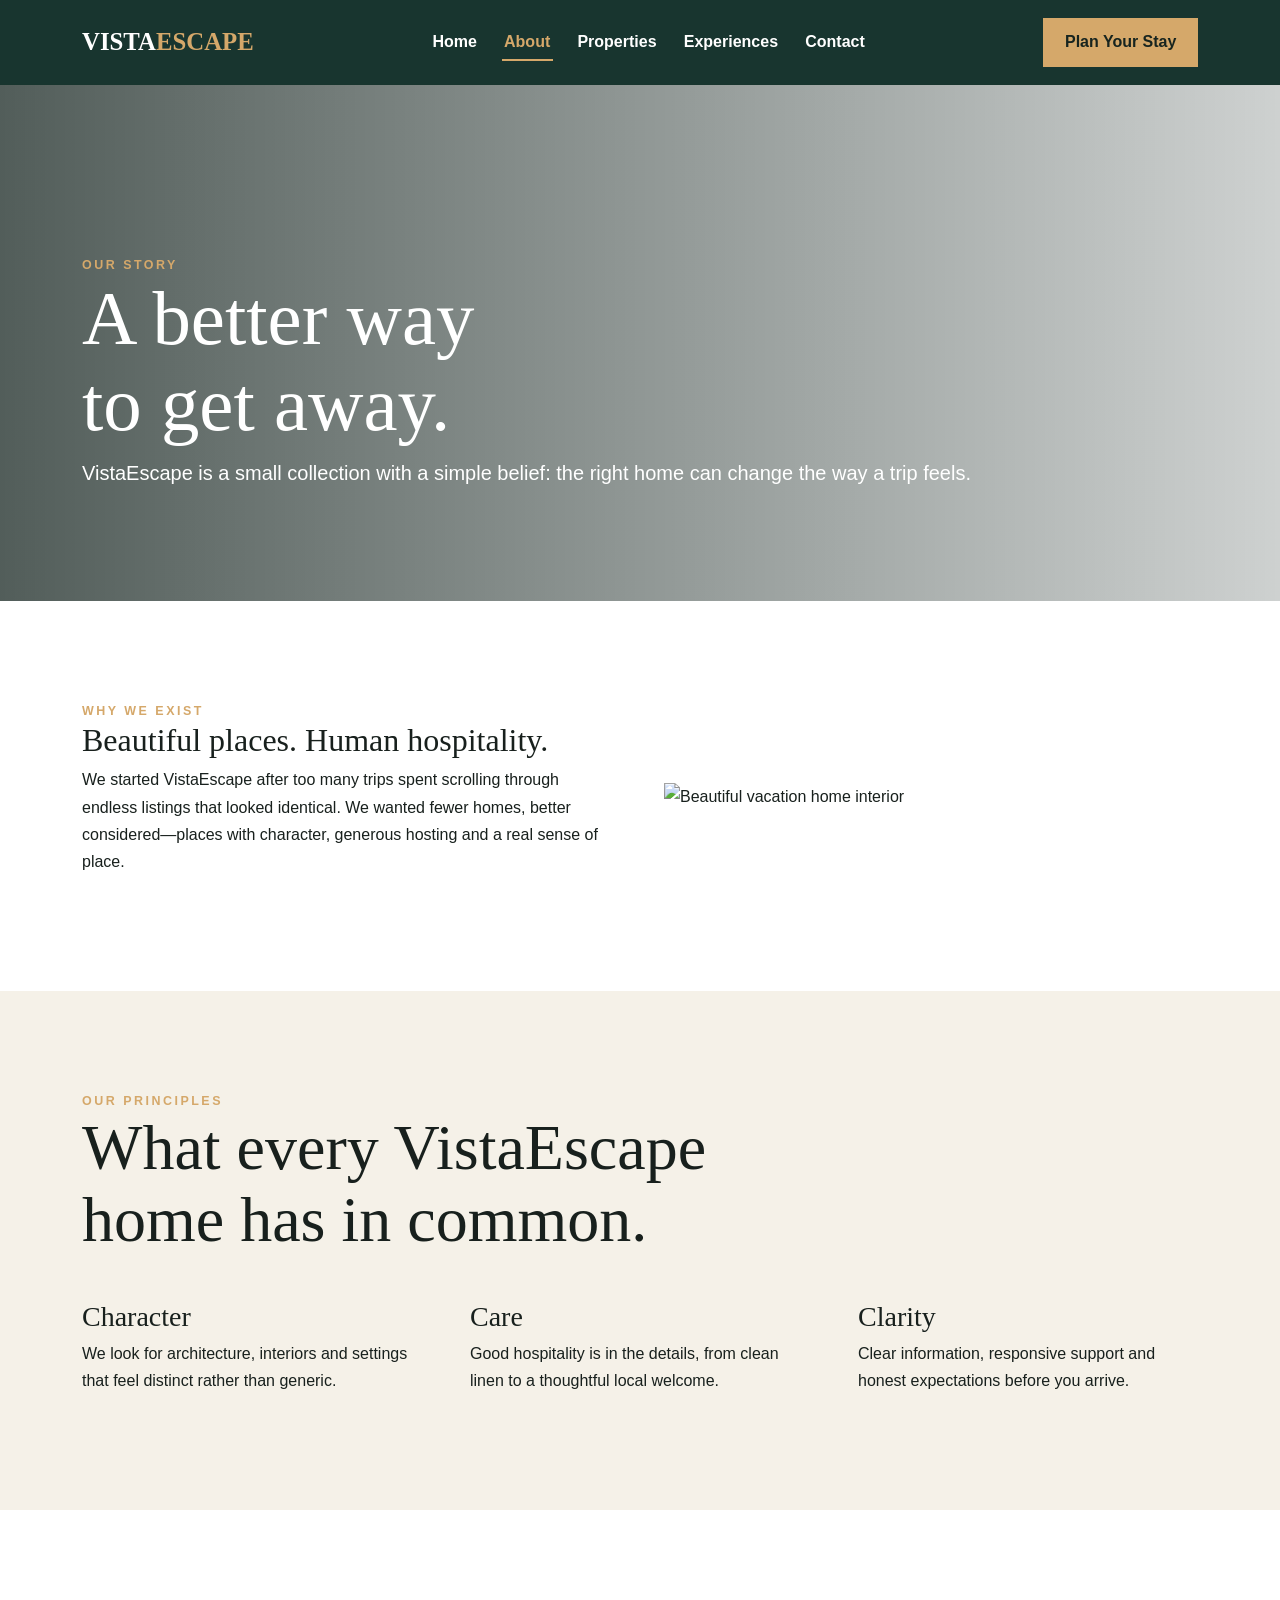
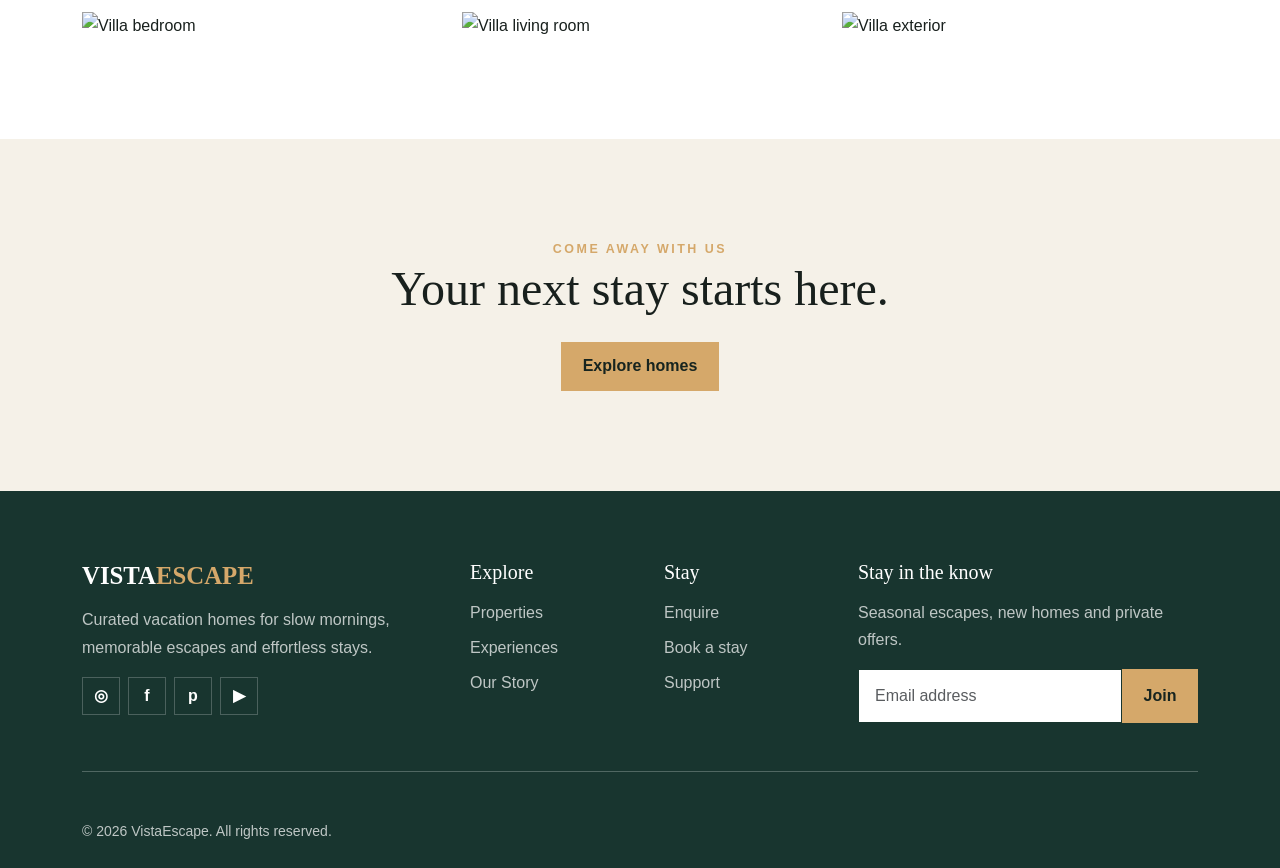
==== about.html @ a0c67f43 "first-commit" ====
<!doctype html><html lang="en"><head><meta charset="utf-8"><meta name="viewport" content="width=device-width,initial-scale=1">
<title>About VistaEscape | VistaEscape</title><meta name="description" content="Premium vacation and holiday homes for unforgettable escapes."><link rel="canonical" href=""><link rel="icon" href="assets/images/favicon.svg">
<link href="https://cdn.jsdelivr.net/npm/bootstrap@5.3.3/dist/css/bootstrap.min.css" rel="stylesheet"><link href="assets/css/style.css" rel="stylesheet"></head><body>
<nav class="navbar navbar-expand-lg sticky-top"><div class="container py-2">
<a class="navbar-brand" href="index.html">VISTA<span>ESCAPE</span></a>
<button class="navbar-toggler" type="button" data-bs-toggle="collapse" data-bs-target="#nav"><span class="navbar-toggler-icon"></span></button>
<div class="collapse navbar-collapse justify-content-center" id="nav"><ul class="navbar-nav mx-auto align-items-lg-center">
<li class="nav-item"><a class="nav-link" href="index.html">Home</a></li>
<li class="nav-item"><a class="nav-link" href="about.html">About</a></li>
<li class="nav-item"><a class="nav-link" href="properties.html">Properties</a></li>
<li class="nav-item"><a class="nav-link" href="experiences.html">Experiences</a></li>
<li class="nav-item"><a class="nav-link" href="contact.html">Contact</a></li>
</ul><a href="plan-your-stay.html" class="btn btn-gold ms-lg-3 mt-3 mt-lg-0">Plan Your Stay</a></div></div></nav>
<section class="page-hero"><div class="container"><div class="eyebrow">Our story</div><h1>A better way<br>to get away.</h1><p class="lead">VistaEscape is a small collection with a simple belief: the right home can change the way a trip feels.</p></div></section>
<section class="section"><div class="container"><div class="row align-items-center g-5"><div class="col-lg-6"><div class="eyebrow">Why we exist</div><h2>Beautiful places. Human hospitality.</h2><p>We started VistaEscape after too many trips spent scrolling through endless listings that looked identical. We wanted fewer homes, better considered—places with character, generous hosting and a real sense of place.</p></div><div class="col-lg-6"><img class="image-feature" src="https://images.unsplash.com/photo-1600210492486-724fe5c67fb0?auto=format&fit=crop&w=1200&q=85" alt="Beautiful vacation home interior"></div></div></div></section>
<section class="section section-cream"><div class="container"><div class="section-title"><div class="eyebrow">Our principles</div><h2>What every VistaEscape home has in common.</h2></div><div class="row g-5"><div class="col-md-4"><h3>Character</h3><p>We look for architecture, interiors and settings that feel distinct rather than generic.</p></div><div class="col-md-4"><h3>Care</h3><p>Good hospitality is in the details, from clean linen to a thoughtful local welcome.</p></div><div class="col-md-4"><h3>Clarity</h3><p>Clear information, responsive support and honest expectations before you arrive.</p></div></div></div></section>
<section class="section"><div class="container"><div class="row g-4"><div class="col-md-4"><img class="gallery" src="https://images.unsplash.com/photo-1600566753051-7a7b8c6b8d6f?auto=format&fit=crop&w=900&q=85" alt="Villa bedroom"></div><div class="col-md-4"><img class="gallery" src="https://images.unsplash.com/photo-1600607687920-4e2a09cf159d?auto=format&fit=crop&w=900&q=85" alt="Villa living room"></div><div class="col-md-4"><img class="gallery" src="https://images.unsplash.com/photo-1600585154340-be6161a56a0c?auto=format&fit=crop&w=900&q=85" alt="Villa exterior"></div></div></div></section>
<section class="section section-cream"><div class="container text-center"><div class="eyebrow">Come away with us</div><h2 class="display-5">Your next stay starts here.</h2><a href="properties.html" class="btn btn-gold mt-3">Explore homes</a></div></section>
<footer class="footer"><div class="container"><div class="row g-5">
<div class="col-lg-4">
<div class="brand h4"><a href="index.html" class="navbar-brand p-0">VISTA<span>ESCAPE</span></a></div>
<p class="mt-3">Curated vacation homes for slow mornings, memorable escapes and effortless stays.</p>
<div class="d-flex gap-2 mt-3 social-links">
<a href="#" aria-label="Instagram">◎</a><a href="#" aria-label="Facebook">f</a><a href="#" aria-label="Pinterest">p</a><a href="#" aria-label="YouTube">▶</a>
</div></div>
<div class="col-6 col-lg-2"><h5>Explore</h5><div class="d-grid gap-2 mt-3"><a href="properties.html">Properties</a><a href="experiences.html">Experiences</a><a href="about.html">Our Story</a></div></div>
<div class="col-6 col-lg-2"><h5>Stay</h5><div class="d-grid gap-2 mt-3"><a href="contact.html">Enquire</a><a href="contact.html#booking">Book a stay</a><a href="contact.html">Support</a></div></div>
<div class="col-lg-4"><h5>Stay in the know</h5><p class="mt-3">Seasonal escapes, new homes and private offers.</p><form class="d-flex"><input class="form-control" placeholder="Email address"><button class="btn btn-gold">Join</button></form></div>
</div><hr class="my-5 border-light opacity-25"><div class="small">© <span data-year></span> VistaEscape. All rights reserved.</div></div></footer>
<a class="back-top" href="#">↑</a><script src="https://cdn.jsdelivr.net/npm/bootstrap@5.3.3/dist/js/bootstrap.bundle.min.js"></script><script src="assets/js/main.js"></script></body></html>
---- assets/css/style.css ----
:root {
  --primary: #18352f;
  --secondary: #d5a86a;
  --cream: #f5f1e8;
  --ink: #18201d;
  --muted: #6f7772;
  --white: #fff;
  --border: rgba(24, 53, 47, .12);
}

* {
  box-sizing: border-box
}

html {
  scroll-behavior: smooth
}

body {
  font-family: Arial, Helvetica, sans-serif;
  color: var(--ink);
  background: #fff;
  line-height: 1.7
}

h1,
h2,
h3,
h4,
h5 {
  font-family: Georgia, 'Times New Roman', serif;
  line-height: 1.12
}

a {
  text-decoration: none
}

.navbar {
  background: #18352F;
  backdrop-filter: blur(12px);
  border-bottom: 1px solid var(--border)
}

.navbar-brand {
  font-family: Georgia, serif;
  font-size: 1.55rem;
  font-weight: 700;
  color: #fff;
}

.navbar-brand span {
  color: var(--secondary)
}

.nav-link {
  color: #fff;
  font-weight: 600;
  margin: 0 .35rem
}

.nav-link:hover,
.nav-link.active {
  color: var(--secondary)
}

.btn-gold {
  background: var(--secondary);
  color: #17241f;
  border: 0;
  padding: .78rem 1.35rem;
  border-radius: 0;
  font-weight: 700
}

.btn-gold:hover {
  background: #bd8d4f;
  color: #fff
}

.btn-outline-light {
  border-radius: 0;
  font-weight: 700
}

.hero {
  min-height: 82vh;
  display: flex;
  align-items: center;
  background: linear-gradient(90deg, rgba(9, 25, 20, .72), rgba(9, 25, 20, .18)), url('https://images.unsplash.com/photo-1600607687939-ce8a6c25118c?auto=format&fit=crop&w=2000&q=85') center/cover
}

.hero-content {
  color: #fff;
  max-width: 760px;
  padding: 130px 0 90px
}

.eyebrow {
  letter-spacing: .2em;
  text-transform: uppercase;
  font-size: .78rem;
  font-weight: 800;
  color: var(--secondary)
}

.hero h1 {
  font-size: clamp(3rem, 7vw, 6.5rem);
  margin: 1rem 0
}

.hero p {
  font-size: 1.12rem;
  max-width: 650px;
  color: rgba(255, 255, 255, .88)
}

.search-card {
  background: #fff;
  padding: 1.2rem;
  box-shadow: 0 20px 60px rgba(0, 0, 0, .18);
  margin-top: 2rem
}

.search-card label {
  font-size: .72rem;
  text-transform: uppercase;
  letter-spacing: .08em;
  font-weight: 800;
  color: var(--muted)
}

.section {
  padding: 100px 0
}

.section-cream {
  background: var(--cream)
}

.section-title {
  max-width: 720px;
  margin-bottom: 45px
}

.section-title h2 {
  font-size: clamp(2.3rem, 5vw, 4.3rem)
}

.property-card {
  background: #fff;
  overflow: hidden;
  height: 100%;
  box-shadow: 0 12px 35px rgba(0, 0, 0, .07);
  transition: .3s
}

.property-card:hover {
  transform: translateY(-6px);
  box-shadow: 0 20px 45px rgba(0, 0, 0, .12)
}

.property-img {
  height: 300px;
  object-fit: cover;
  width: 100%
}

.property-body {
  padding: 1.5rem
}

.price {
  color: var(--secondary);
  font-weight: 800
}

.meta {
  font-size: .9rem;
  color: var(--muted)
}

.image-feature {
  width: 100%;
  height: 570px;
  object-fit: cover
}

.icon-box {
  width: 58px;
  height: 58px;
  border: 1px solid var(--border);
  display: grid;
  place-items: center;
  color: var(--secondary);
  font-size: 1.35rem
}

.quote {
  font-family: Georgia, serif;
  font-size: 1.8rem
}

.footer {
  background: var(--primary);
  color: rgba(255, 255, 255, .72);
  padding: 70px 0 25px
}

.footer h5,
.footer .brand {
  color: #fff
}

.footer a {
  color: rgba(255, 255, 255, .72)
}

.footer a:hover {
  color: var(--secondary)
}

.page-hero {
  padding: 170px 0 95px;
  background: linear-gradient(90deg, rgba(9, 25, 20, .7), rgba(9, 25, 20, .2)), url('https://images.unsplash.com/photo-1600566753086-00f18fb6b3ea?auto=format&fit=crop&w=2000&q=85') center/cover;
  color: #fff
}

.page-hero h1 {
  font-size: clamp(3rem, 6vw, 5.5rem)
}

.gallery img {
  width: 100%;
  height: 330px;
  object-fit: cover
}

.form-control,
.form-select {
  border-radius: 0;
  border: 1px solid var(--border);
  padding: .85rem 1rem
}

.form-control:focus,
.form-select:focus {
  box-shadow: none;
  border-color: var(--secondary)
}

.back-top {
  position: fixed;
  right: 20px;
  bottom: 20px;
  width: 45px;
  height: 45px;
  background: var(--secondary);
  color: #fff;
  display: none;
  place-items: center;
  z-index: 999
}

@media(max-width:991px) {
  .hero {
    min-height: 78vh
  }

  .section {
    padding: 75px 0
  }

  .image-feature {
    height: 430px
  }

  .navbar-collapse {
    padding: 1rem 0
  }
}

@media(max-width:575px) {
  .hero-content {
    padding: 120px 0 60px
  }

  .search-card {
    padding: .9rem
  }

  .property-img {
    height: 250px
  }

  .section {
    padding: 60px 0
  }

  .page-hero {
    padding: 140px 0 75px
  }
}

/* Footer social icons + contact detail hover */
.footer .brand .navbar-brand {
  color: #fff;
  font-family: Georgia, 'Times New Roman', serif;
  font-size: 1.55rem;
  font-weight: 700
}

.footer .brand .navbar-brand span {
  color: var(--secondary)
}

.social-links a {
  width: 38px;
  height: 38px;
  border: 1px solid rgba(255, 255, 255, .22);
  display: grid;
  place-items: center;
  color: #fff;
  font-weight: 700;
  transition: .25s
}

.social-links a:hover {
  background: var(--secondary);
  border-color: var(--secondary);
  color: #17241f;
  transform: translateY(-3px)
}

.contact-detail {
  padding: 1rem;
  border: 1px solid var(--border);
  transition: .25s;
  background: #fff
}

.contact-detail:hover {
  transform: translateY(-4px);
  border-color: var(--secondary);
  box-shadow: 0 14px 30px rgba(0, 0, 0, .08)
}

.contact-detail a {
  color: var(--ink)
}

.contact-detail a:hover {
  color: var(--secondary)
}

@media(max-width:991px) {
  .navbar-collapse .navbar-nav {
    margin-left: 0 !important;
    margin-right: 0 !important
  }

  .navbar-collapse .btn {
    width: 100%
  }
}

/* Active navigation state */
.navbar .nav-link.active {
  color: var(--secondary) !important;
  position: relative;
}

.navbar .nav-link.active::after {
  content: "";
  position: absolute;
  left: .35rem;
  right: .35rem;
  bottom: .15rem;
  height: 2px;
  background: var(--secondary);
}

@media(max-width:991px) {
  .navbar .nav-link.active::after {
    left: 0;
    right: auto;
    width: 32px;
    bottom: .25rem
  }
}

/* Footer VistaEscape text must remain black */
.footer .brand .navbar-brand,
.footer .brand .navbar-brand:visited,
.footer .brand .navbar-brand:hover {
  color: #fff !important;
}

.footer .brand .navbar-brand span {
  color: var(--secondary) !important
}

/* Contact page social block */
.contact-social a {
  width: 42px;
  height: 42px;
  border: 1px solid var(--border);
  display: grid;
  place-items: center;
  color: var(--primary);
  font-weight: 700;
  transition: .25s;
  background: #fff;
}

.contact-social a:hover {
  background: var(--secondary);
  border-color: var(--secondary);
  color: #17241f;
  transform: translateY(-4px);
}
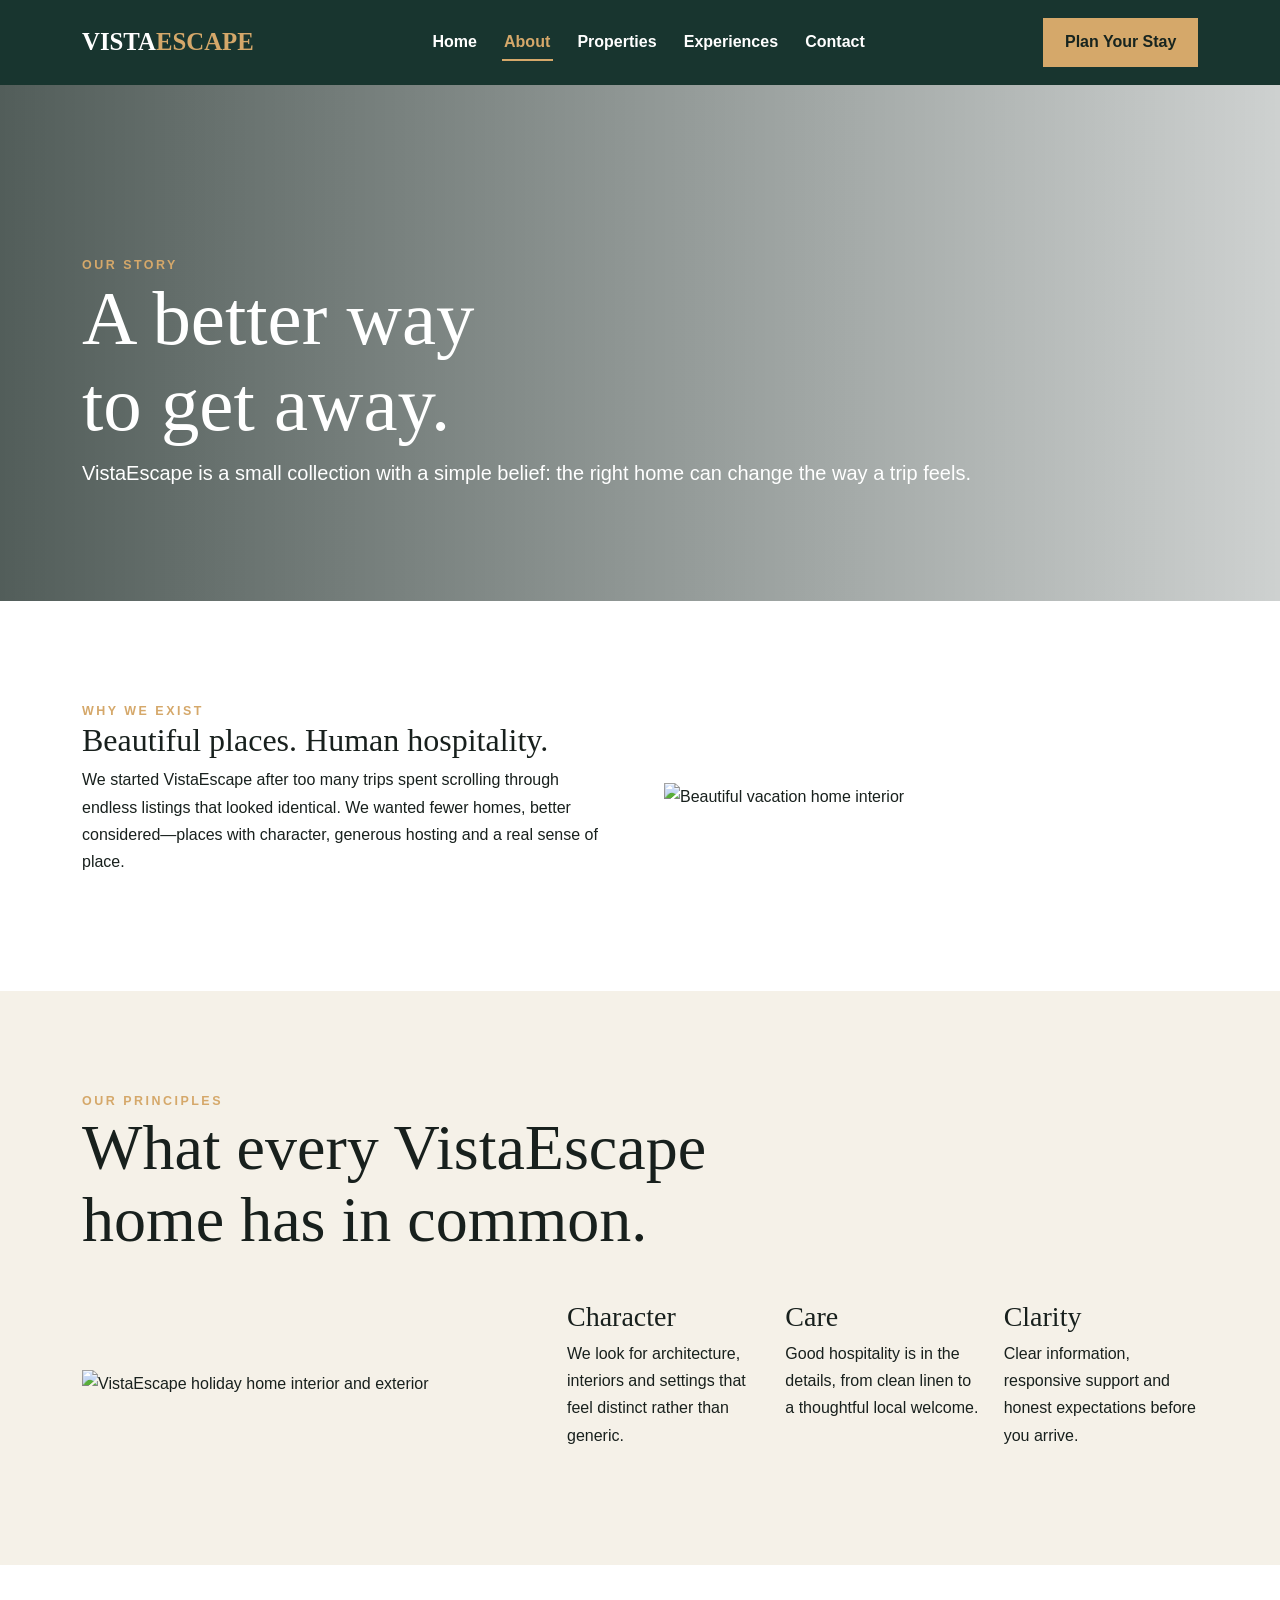
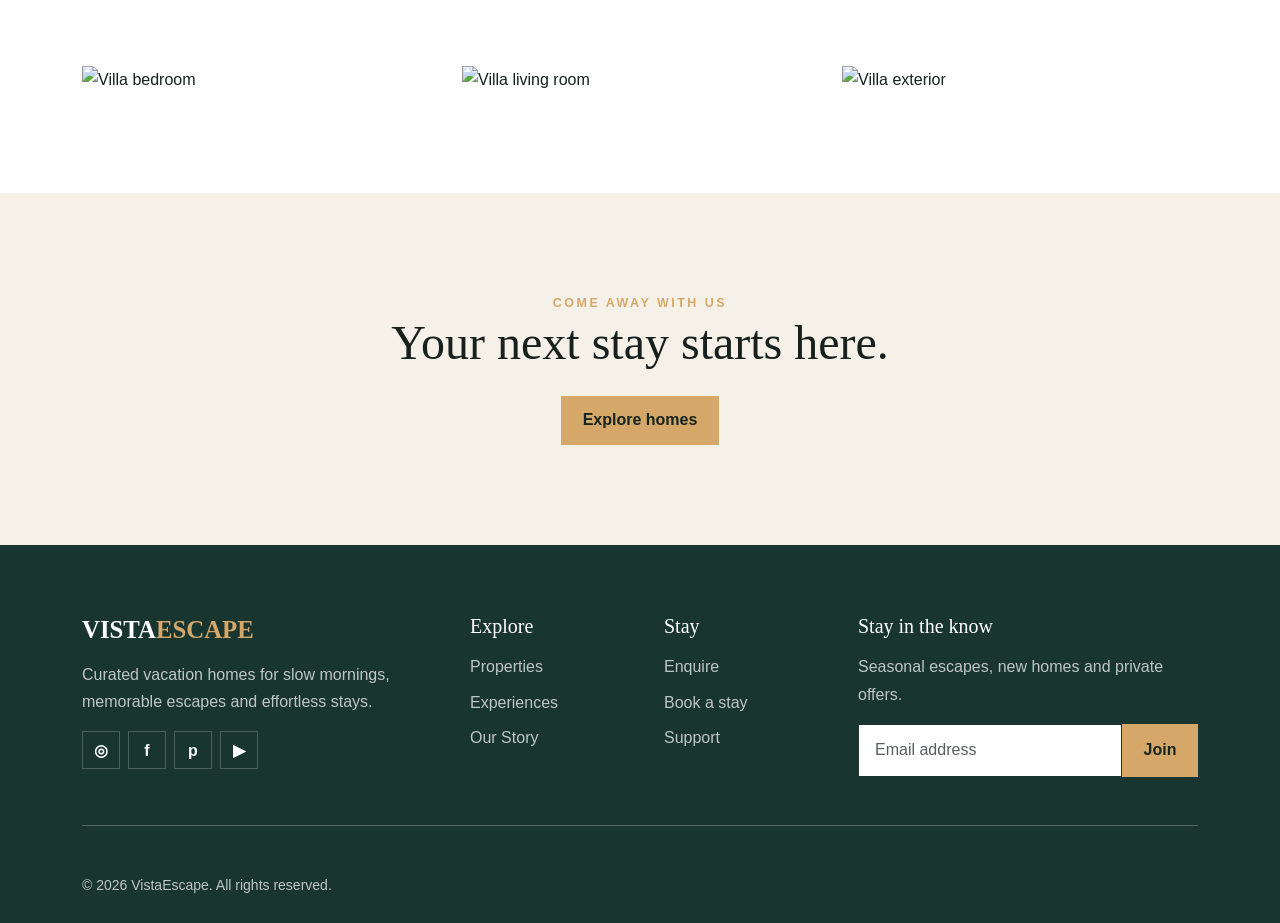
==== commit 4b1df2d2: "changes" ====
--- a/about.html
+++ b/about.html
@@ -1,30 +1,144 @@
-<!doctype html><html lang="en"><head><meta charset="utf-8"><meta name="viewport" content="width=device-width,initial-scale=1">
-<title>About VistaEscape | VistaEscape</title><meta name="description" content="Premium vacation and holiday homes for unforgettable escapes."><link rel="canonical" href=""><link rel="icon" href="assets/images/favicon.svg">
-<link href="https://cdn.jsdelivr.net/npm/bootstrap@5.3.3/dist/css/bootstrap.min.css" rel="stylesheet"><link href="assets/css/style.css" rel="stylesheet"></head><body>
-<nav class="navbar navbar-expand-lg sticky-top"><div class="container py-2">
-<a class="navbar-brand" href="index.html">VISTA<span>ESCAPE</span></a>
-<button class="navbar-toggler" type="button" data-bs-toggle="collapse" data-bs-target="#nav"><span class="navbar-toggler-icon"></span></button>
-<div class="collapse navbar-collapse justify-content-center" id="nav"><ul class="navbar-nav mx-auto align-items-lg-center">
-<li class="nav-item"><a class="nav-link" href="index.html">Home</a></li>
-<li class="nav-item"><a class="nav-link" href="about.html">About</a></li>
-<li class="nav-item"><a class="nav-link" href="properties.html">Properties</a></li>
-<li class="nav-item"><a class="nav-link" href="experiences.html">Experiences</a></li>
-<li class="nav-item"><a class="nav-link" href="contact.html">Contact</a></li>
-</ul><a href="plan-your-stay.html" class="btn btn-gold ms-lg-3 mt-3 mt-lg-0">Plan Your Stay</a></div></div></nav>
-<section class="page-hero"><div class="container"><div class="eyebrow">Our story</div><h1>A better way<br>to get away.</h1><p class="lead">VistaEscape is a small collection with a simple belief: the right home can change the way a trip feels.</p></div></section>
-<section class="section"><div class="container"><div class="row align-items-center g-5"><div class="col-lg-6"><div class="eyebrow">Why we exist</div><h2>Beautiful places. Human hospitality.</h2><p>We started VistaEscape after too many trips spent scrolling through endless listings that looked identical. We wanted fewer homes, better considered—places with character, generous hosting and a real sense of place.</p></div><div class="col-lg-6"><img class="image-feature" src="https://images.unsplash.com/photo-1600210492486-724fe5c67fb0?auto=format&fit=crop&w=1200&q=85" alt="Beautiful vacation home interior"></div></div></div></section>
-<section class="section section-cream"><div class="container"><div class="section-title"><div class="eyebrow">Our principles</div><h2>What every VistaEscape home has in common.</h2></div><div class="row g-5"><div class="col-md-4"><h3>Character</h3><p>We look for architecture, interiors and settings that feel distinct rather than generic.</p></div><div class="col-md-4"><h3>Care</h3><p>Good hospitality is in the details, from clean linen to a thoughtful local welcome.</p></div><div class="col-md-4"><h3>Clarity</h3><p>Clear information, responsive support and honest expectations before you arrive.</p></div></div></div></section>
-<section class="section"><div class="container"><div class="row g-4"><div class="col-md-4"><img class="gallery" src="https://images.unsplash.com/photo-1600566753051-7a7b8c6b8d6f?auto=format&fit=crop&w=900&q=85" alt="Villa bedroom"></div><div class="col-md-4"><img class="gallery" src="https://images.unsplash.com/photo-1600607687920-4e2a09cf159d?auto=format&fit=crop&w=900&q=85" alt="Villa living room"></div><div class="col-md-4"><img class="gallery" src="https://images.unsplash.com/photo-1600585154340-be6161a56a0c?auto=format&fit=crop&w=900&q=85" alt="Villa exterior"></div></div></div></section>
-<section class="section section-cream"><div class="container text-center"><div class="eyebrow">Come away with us</div><h2 class="display-5">Your next stay starts here.</h2><a href="properties.html" class="btn btn-gold mt-3">Explore homes</a></div></section>
-<footer class="footer"><div class="container"><div class="row g-5">
-<div class="col-lg-4">
-<div class="brand h4"><a href="index.html" class="navbar-brand p-0">VISTA<span>ESCAPE</span></a></div>
-<p class="mt-3">Curated vacation homes for slow mornings, memorable escapes and effortless stays.</p>
-<div class="d-flex gap-2 mt-3 social-links">
-<a href="#" aria-label="Instagram">◎</a><a href="#" aria-label="Facebook">f</a><a href="#" aria-label="Pinterest">p</a><a href="#" aria-label="YouTube">▶</a>
-</div></div>
-<div class="col-6 col-lg-2"><h5>Explore</h5><div class="d-grid gap-2 mt-3"><a href="properties.html">Properties</a><a href="experiences.html">Experiences</a><a href="about.html">Our Story</a></div></div>
-<div class="col-6 col-lg-2"><h5>Stay</h5><div class="d-grid gap-2 mt-3"><a href="contact.html">Enquire</a><a href="contact.html#booking">Book a stay</a><a href="contact.html">Support</a></div></div>
-<div class="col-lg-4"><h5>Stay in the know</h5><p class="mt-3">Seasonal escapes, new homes and private offers.</p><form class="d-flex"><input class="form-control" placeholder="Email address"><button class="btn btn-gold">Join</button></form></div>
-</div><hr class="my-5 border-light opacity-25"><div class="small">© <span data-year></span> VistaEscape. All rights reserved.</div></div></footer>
-<a class="back-top" href="#">↑</a><script src="https://cdn.jsdelivr.net/npm/bootstrap@5.3.3/dist/js/bootstrap.bundle.min.js"></script><script src="assets/js/main.js"></script></body></html>+<!doctype html>
+<html lang="en">
+
+<head>
+    <meta charset="utf-8">
+    <meta name="viewport" content="width=device-width,initial-scale=1">
+    <title>About VistaEscape | VistaEscape</title>
+    <meta name="description" content="Premium vacation and holiday homes for unforgettable escapes.">
+    <link rel="canonical" href="">
+    <link rel="icon" href="assets/images/favicon.svg">
+    <link href="https://cdn.jsdelivr.net/npm/bootstrap@5.3.3/dist/css/bootstrap.min.css" rel="stylesheet">
+    <link href="assets/css/style.css" rel="stylesheet">
+</head>
+
+<body>
+    <nav class="navbar navbar-expand-lg navbar-dark sticky-top">
+        <div class="container py-2">
+            <a class="navbar-brand" href="index.html">VISTA<span>ESCAPE</span></a>
+            <button class="navbar-toggler" type="button" data-bs-toggle="collapse" data-bs-target="#nav"><span
+                    class="navbar-toggler-icon"></span></button>
+            <div class="collapse navbar-collapse justify-content-center" id="nav">
+                <ul class="navbar-nav mx-auto align-items-lg-center">
+                    <li class="nav-item"><a class="nav-link" href="index.html">Home</a></li>
+                    <li class="nav-item"><a class="nav-link" href="about.html">About</a></li>
+                    <li class="nav-item"><a class="nav-link" href="properties.html">Properties</a></li>
+                    <li class="nav-item"><a class="nav-link" href="experiences.html">Experiences</a></li>
+                    <li class="nav-item"><a class="nav-link" href="contact.html">Contact</a></li>
+                </ul><a href="plan-your-stay.html" class="btn btn-gold ms-lg-3 mt-3 mt-lg-0">Plan Your Stay</a>
+            </div>
+        </div>
+    </nav>
+    <section class="page-hero">
+        <div class="container">
+            <div class="eyebrow">Our story</div>
+            <h1>A better way<br>to get away.</h1>
+            <p class="lead">VistaEscape is a small collection with a simple belief: the right home can change the way a
+                trip feels.</p>
+        </div>
+    </section>
+    <section class="section">
+        <div class="container">
+            <div class="row align-items-center g-5">
+                <div class="col-lg-6">
+                    <div class="eyebrow">Why we exist</div>
+                    <h2>Beautiful places. Human hospitality.</h2>
+                    <p>We started VistaEscape after too many trips spent scrolling through endless listings that looked
+                        identical. We wanted fewer homes, better considered—places with character, generous hosting and
+                        a real sense of place.</p>
+                </div>
+                <div class="col-lg-6"><img class="image-feature"
+                        src="https://images.unsplash.com/photo-1600210492486-724fe5c67fb0?auto=format&fit=crop&w=1200&q=85"
+                        alt="Beautiful vacation home interior"></div>
+            </div>
+        </div>
+    </section>
+    <section class="section section-cream">
+        <div class="container">
+            <div class="section-title">
+                <div class="eyebrow">Our principles</div>
+                <h2>What every VistaEscape home has in common.</h2>
+            </div>
+            <div class="row g-5 align-items-center">
+                <div class="col-lg-5"><img class="principles-image"
+                        src="https://images.unsplash.com/photo-1600585154340-be6161a56a0c?auto=format&fit=crop&w=1200&q=85"
+                        alt="VistaEscape holiday home interior and exterior"></div>
+                <div class="col-lg-7">
+                    <div class="row g-4">
+                        <div class="col-md-4">
+                            <h3>Character</h3>
+                            <p>We look for architecture, interiors and settings that feel distinct rather than generic.
+                            </p>
+                        </div>
+                        <div class="col-md-4">
+                            <h3>Care</h3>
+                            <p>Good hospitality is in the details, from clean linen to a thoughtful local welcome.</p>
+                        </div>
+                        <div class="col-md-4">
+                            <h3>Clarity</h3>
+                            <p>Clear information, responsive support and honest expectations before you arrive.</p>
+                        </div>
+                    </div>
+                </div>
+            </div>
+        </div>
+    </section>
+    <section class="section">
+        <div class="container">
+            <div class="row g-4">
+                <div class="col-md-4"><img class="gallery img-fluid" src="assets/images/villa.png" alt="Villa bedroom">
+                </div>
+                <div class="col-md-4"><img class="gallery img-fluid" src="assets/images/living.png"
+                        alt="Villa living room"></div>
+                <div class="col-md-4"><img class="gallery img-fluid" src="assets/images/interior.png"
+                        alt="Villa exterior"></div>
+            </div>
+        </div>
+    </section>
+    <section class="section section-cream">
+        <div class="container text-center">
+            <div class="eyebrow">Come away with us</div>
+            <h2 class="display-5">Your next stay starts here.</h2><a href="properties.html"
+                class="btn btn-gold mt-3">Explore homes</a>
+        </div>
+    </section>
+    <footer class="footer">
+        <div class="container">
+            <div class="row g-5">
+                <div class="col-lg-4">
+                    <div class="brand h4"><a href="index.html" class="navbar-brand p-0">VISTA<span>ESCAPE</span></a>
+                    </div>
+                    <p class="mt-3">Curated vacation homes for slow mornings, memorable escapes and effortless stays.
+                    </p>
+                    <div class="d-flex gap-2 mt-3 social-links">
+                        <a href="#" aria-label="Instagram">◎</a><a href="#" aria-label="Facebook">f</a><a href="#"
+                            aria-label="Pinterest">p</a><a href="#" aria-label="YouTube">▶</a>
+                    </div>
+                </div>
+                <div class="col-6 col-lg-2">
+                    <h5>Explore</h5>
+                    <div class="d-grid gap-2 mt-3"><a href="properties.html">Properties</a><a
+                            href="experiences.html">Experiences</a><a href="about.html">Our Story</a></div>
+                </div>
+                <div class="col-6 col-lg-2">
+                    <h5>Stay</h5>
+                    <div class="d-grid gap-2 mt-3"><a href="contact.html">Enquire</a><a href="contact.html#booking">Book
+                            a stay</a><a href="contact.html">Support</a></div>
+                </div>
+                <div class="col-lg-4">
+                    <h5>Stay in the know</h5>
+                    <p class="mt-3">Seasonal escapes, new homes and private offers.</p>
+                    <form class="d-flex"><input class="form-control" placeholder="Email address"><button
+                            class="btn btn-gold">Join</button></form>
+                </div>
+            </div>
+            <hr class="my-5 border-light opacity-25">
+            <div class="small">© <span data-year></span> VistaEscape. All rights reserved.</div>
+        </div>
+    </footer>
+    <a class="back-top" href="#">↑</a>
+    <script src="https://cdn.jsdelivr.net/npm/bootstrap@5.3.3/dist/js/bootstrap.bundle.min.js"></script>
+    <script src="assets/js/main.js"></script>
+</body>
+
+</html>
